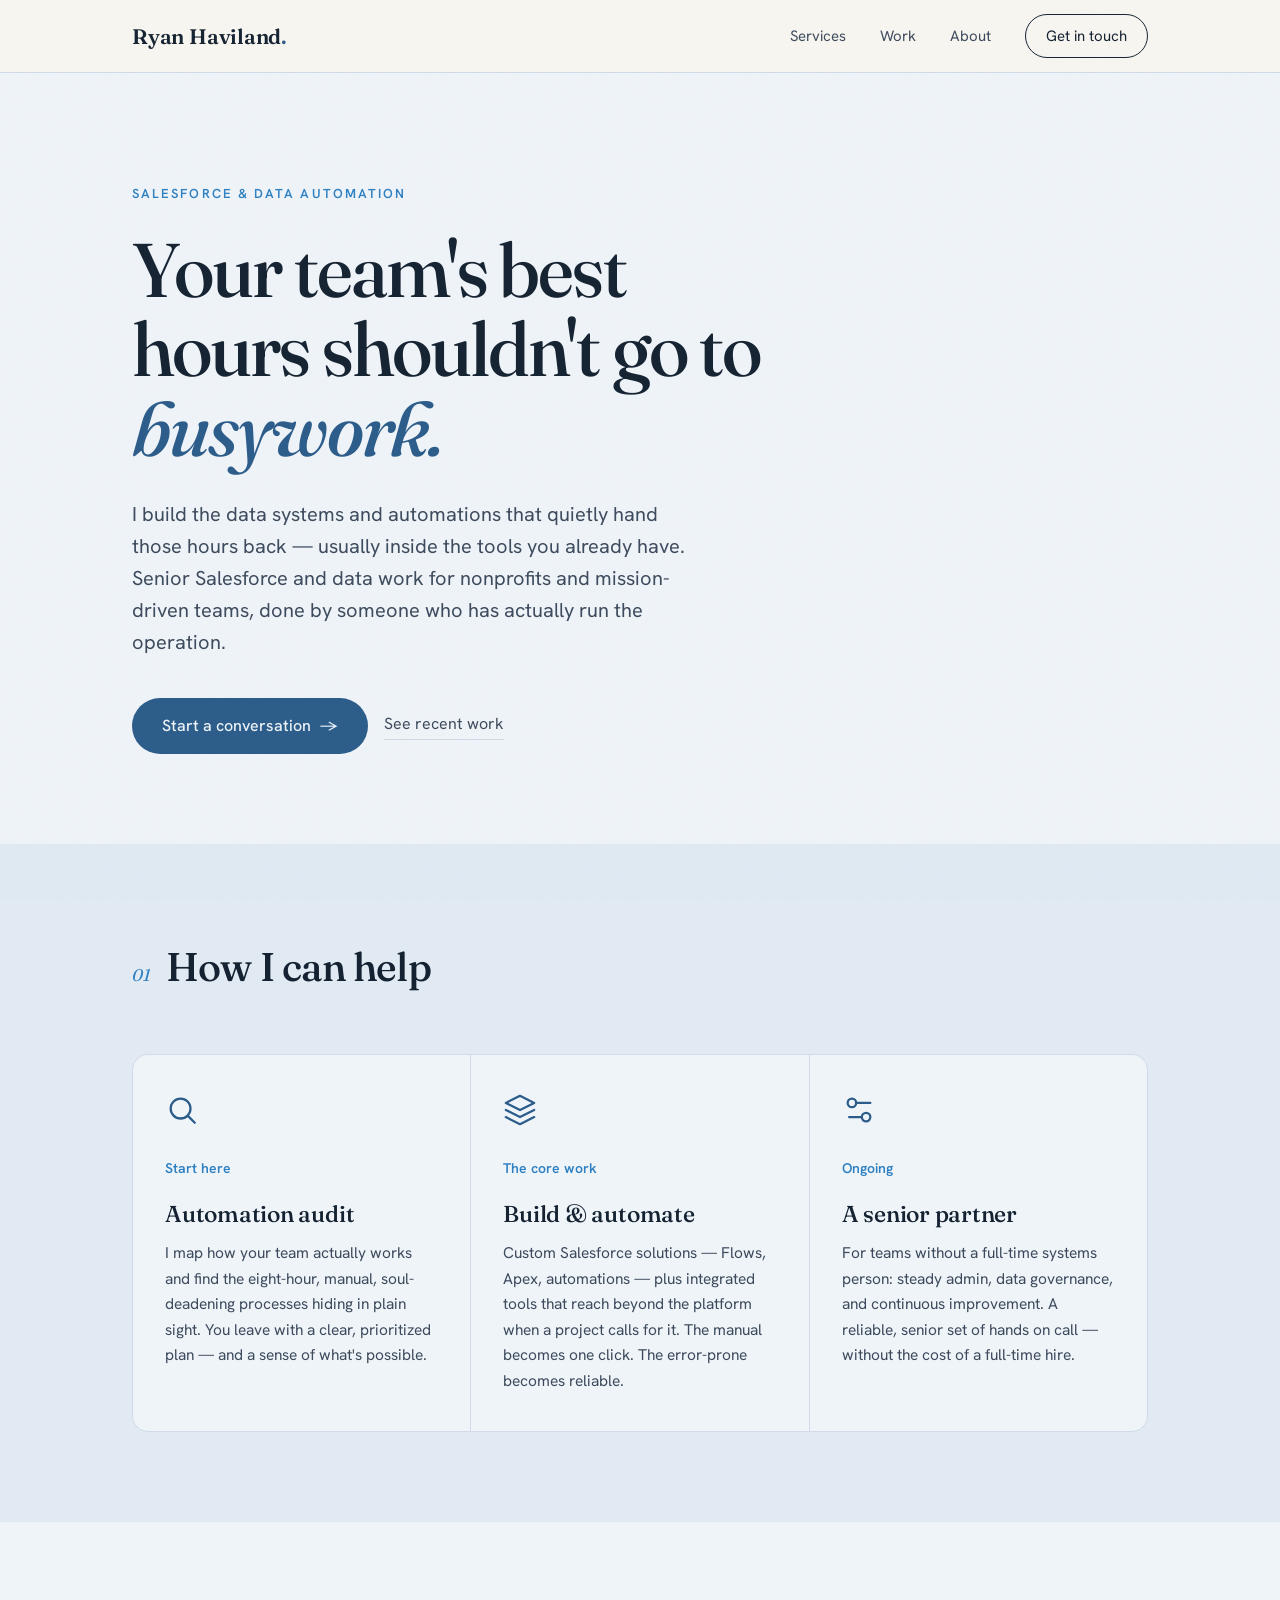
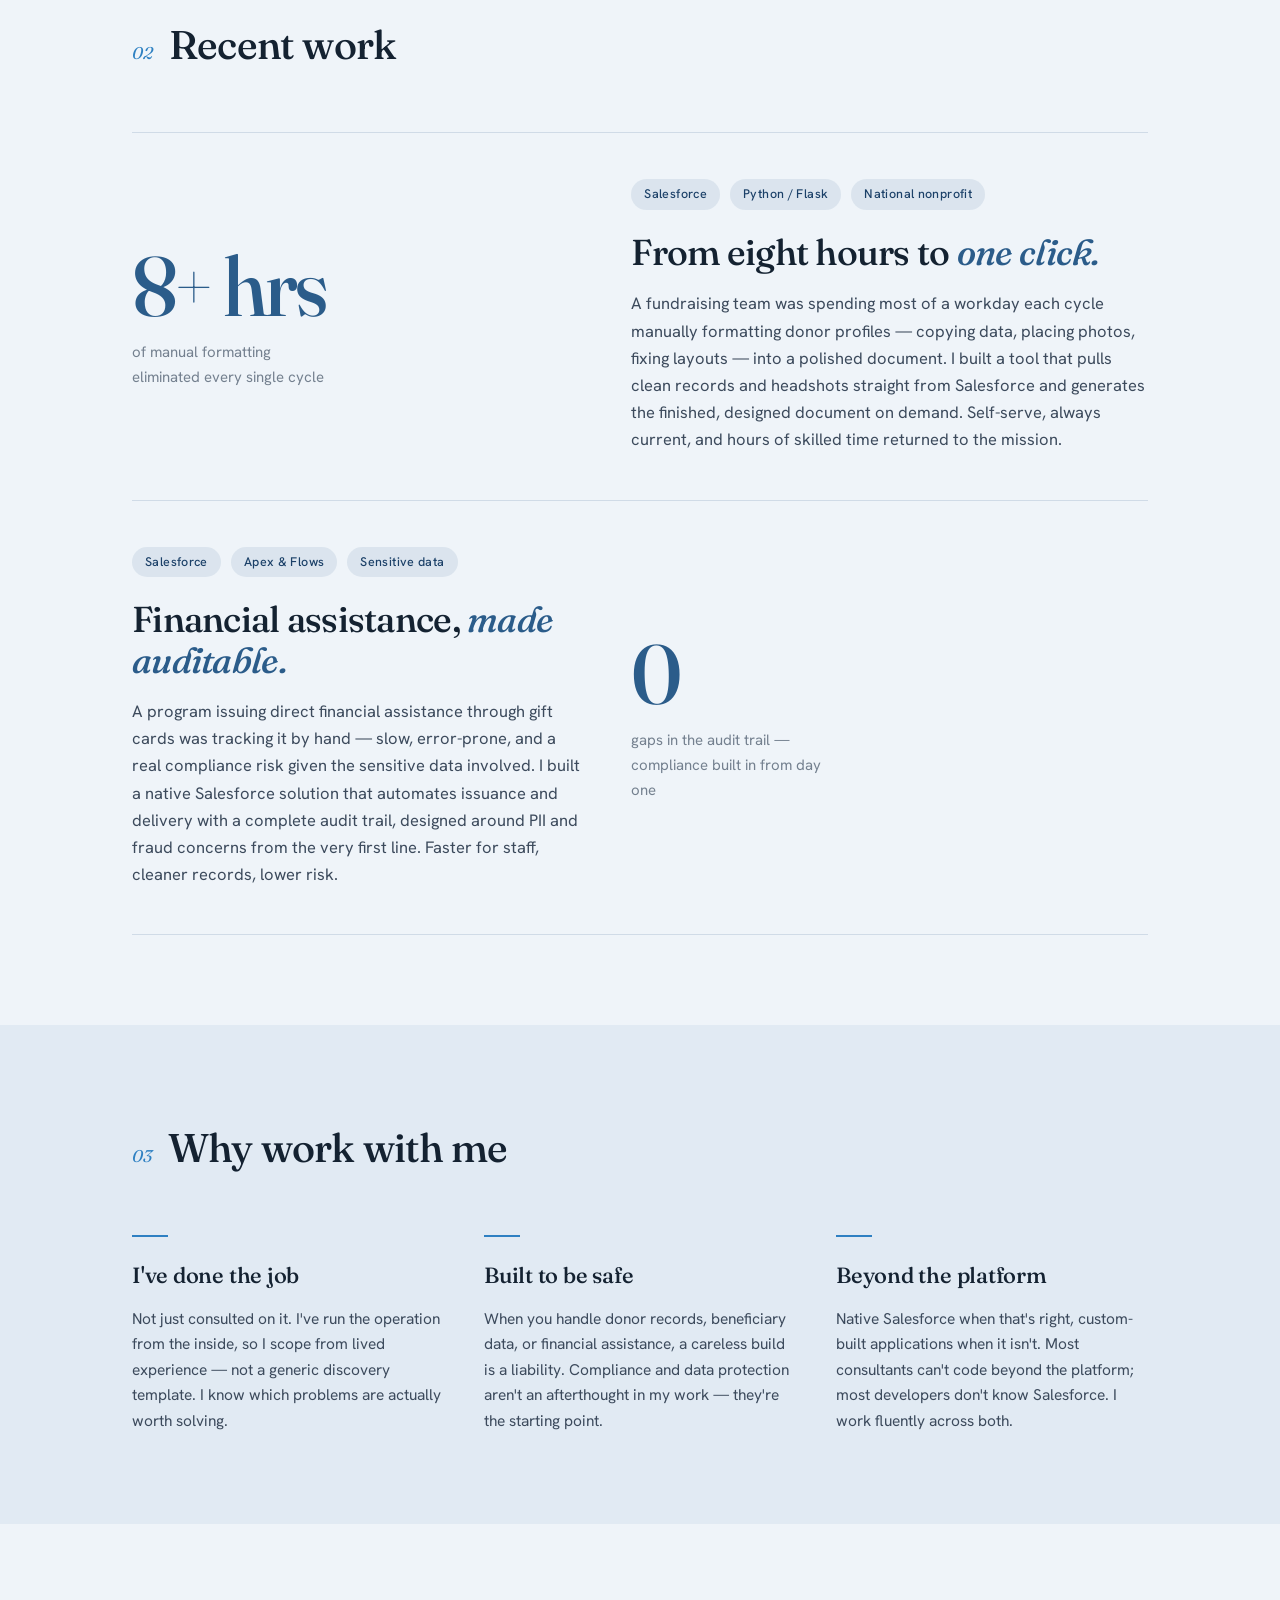
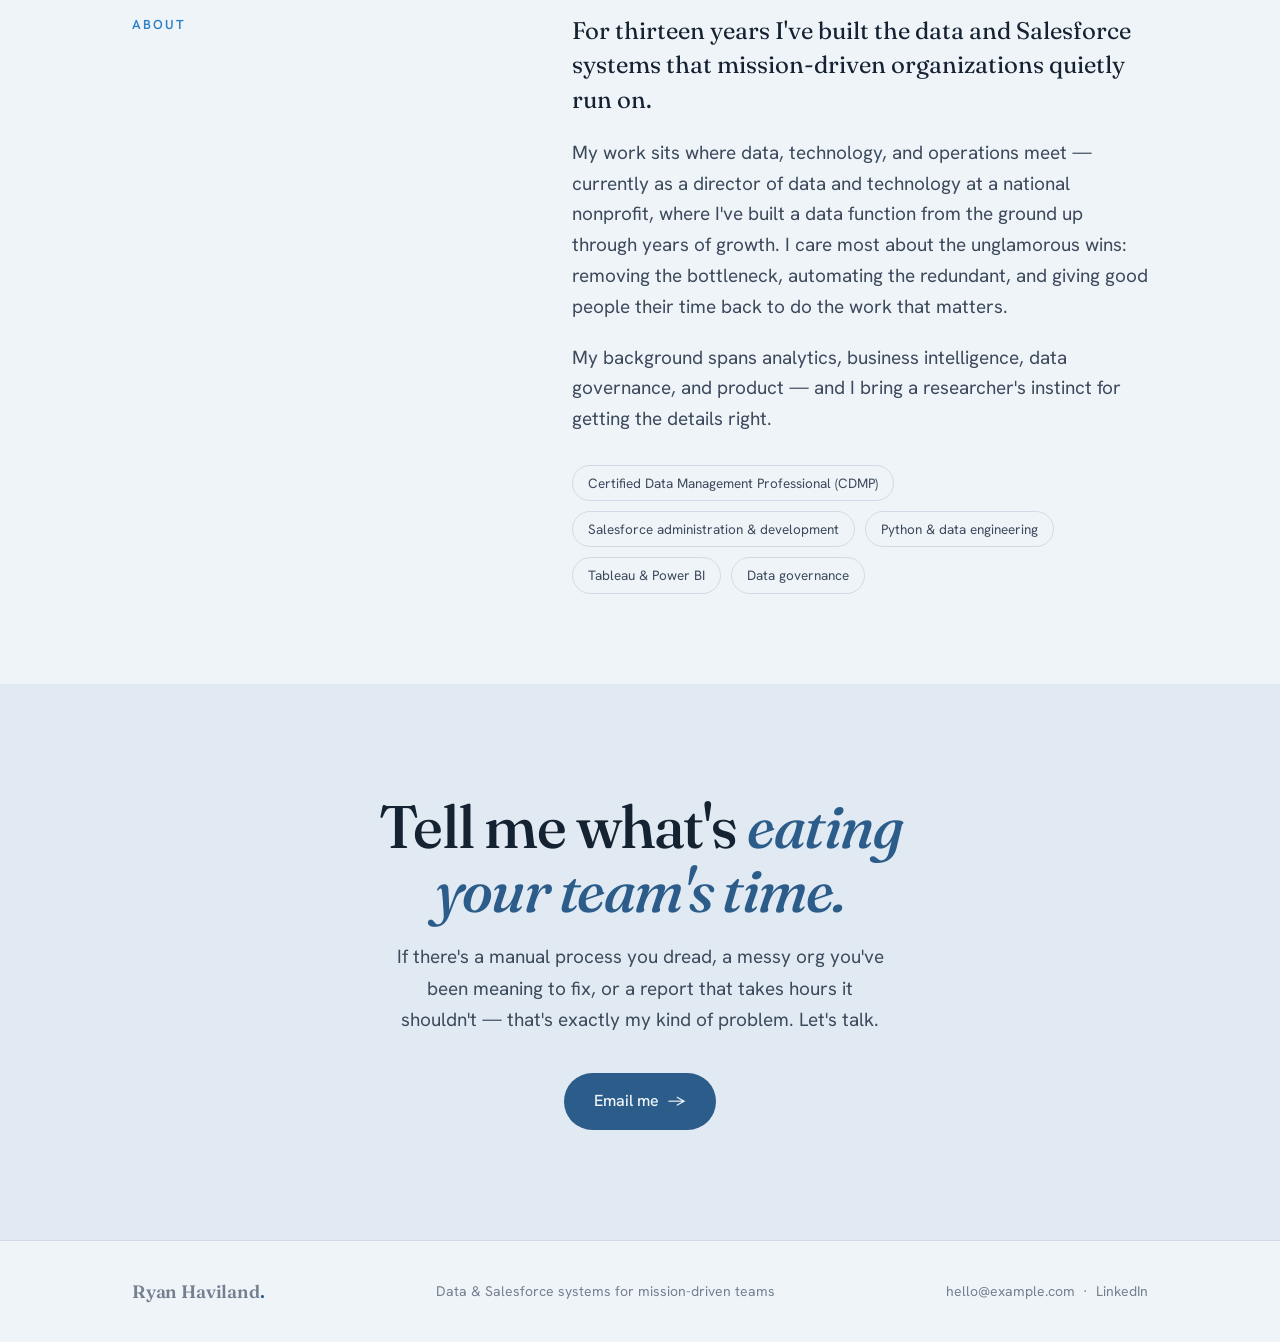
==== index.html @ 3efe3014 "Set up consulting site and GitHub Pages deployment" ====
<!DOCTYPE html>
<html lang="en">
<head>
<meta charset="UTF-8" />
<meta name="viewport" content="width=device-width, initial-scale=1.0" />
<title>Ryan Haviland — Data & Salesforce systems for mission-driven teams</title>
<link rel="preconnect" href="https://fonts.googleapis.com" />
<link rel="preconnect" href="https://fonts.gstatic.com" crossorigin />
<link href="https://fonts.googleapis.com/css2?family=Fraunces:ital,opsz,wght@0,9..144,400;0,9..144,500;0,9..144,600;1,9..144,400&family=Hanken+Grotesk:wght@400;500;600&display=swap" rel="stylesheet" />
<style>
  :root {
    --cream: #EFF4F9;
    --cream-2: #E1EAF3;
    --ink: #142231;
    --ink-soft: #3C4A5C;
    --ink-faint: #74808F;
    --evergreen: #2B5C8A;
    --evergreen-deep: #1B4068;
    --clay: #2E80C2;
    --line: #D0DBE7;
    --display: "Fraunces", Georgia, serif;
    --body: "Hanken Grotesk", -apple-system, sans-serif;
  }

  * { margin: 0; padding: 0; box-sizing: border-box; }

  html { scroll-behavior: smooth; }

  body {
    background: var(--cream);
    color: var(--ink);
    font-family: var(--body);
    font-size: 17px;
    line-height: 1.65;
    -webkit-font-smoothing: antialiased;
    overflow-x: hidden;
  }

  body::before {
    content: "";
    position: fixed;
    inset: 0;
    pointer-events: none;
    z-index: 9999;
    opacity: 0.035;
    background-image: url("data:image/svg+xml,%3Csvg xmlns='http://www.w3.org/2000/svg' width='160' height='160'%3E%3Cfilter id='n'%3E%3CfeTurbulence type='fractalNoise' baseFrequency='0.9' numOctaves='3'/%3E%3C/filter%3E%3Crect width='100%25' height='100%25' filter='url(%23n)'/%3E%3C/svg%3E");
  }

  .wrap { max-width: 1080px; margin: 0 auto; padding: 0 32px; }

  a { color: inherit; text-decoration: none; }

  /* NAV */
  header {
    position: sticky; top: 0; z-index: 100;
    background: rgba(251,247,240,0.82);
    backdrop-filter: blur(10px);
    border-bottom: 1px solid var(--line);
  }
  nav { display: flex; align-items: center; justify-content: space-between; height: 72px; }
  .mark { font-family: var(--display); font-weight: 600; font-size: 21px; letter-spacing: -0.01em; }
  .mark span { color: var(--evergreen); }
  .nav-links { display: flex; gap: 34px; align-items: center; }
  .nav-links a { font-size: 15px; color: var(--ink-soft); transition: color .2s; }
  .nav-links a:hover { color: var(--evergreen); }
  .nav-cta {
    border: 1px solid var(--ink); border-radius: 100px;
    padding: 9px 20px !important; color: var(--ink) !important;
    transition: all .2s;
  }
  .nav-cta:hover { background: var(--ink); color: var(--cream) !important; }
  @media (max-width: 720px) { .nav-links a:not(.nav-cta) { display: none; } }

  /* HERO */
  .hero { padding: 110px 0 90px; }
  .eyebrow {
    font-size: 13px; letter-spacing: 0.16em; text-transform: uppercase;
    color: var(--clay); font-weight: 600; margin-bottom: 26px;
  }
  .hero h1 {
    font-family: var(--display); font-weight: 500;
    font-size: clamp(40px, 6.5vw, 76px); line-height: 1.04;
    letter-spacing: -0.025em; max-width: 14ch;
  }
  .hero h1 em { font-style: italic; color: var(--evergreen); }
  .hero p.lede {
    margin-top: 30px; max-width: 52ch; font-size: 20px;
    line-height: 1.6; color: var(--ink-soft);
  }
  .hero-actions { margin-top: 40px; display: flex; gap: 16px; flex-wrap: wrap; align-items: center; }
  .btn-primary {
    background: var(--evergreen); color: var(--cream);
    padding: 15px 30px; border-radius: 100px; font-weight: 500; font-size: 16px;
    transition: all .25s; display: inline-flex; align-items: center; gap: 9px;
  }
  .btn-primary:hover { background: var(--evergreen-deep); transform: translateY(-2px); }
  .btn-primary span { transition: transform .25s; }
  .btn-primary:hover span { transform: translateX(4px); }
  .btn-text { font-size: 16px; color: var(--ink-soft); border-bottom: 1px solid var(--line); padding-bottom: 2px; transition: border-color .2s, color .2s; }
  .btn-text:hover { color: var(--ink); border-color: var(--ink); }

  /* reveal animation */
  .reveal { opacity: 0; transform: translateY(22px); transition: opacity .8s cubic-bezier(.2,.7,.3,1), transform .8s cubic-bezier(.2,.7,.3,1); }
  .reveal.in { opacity: 1; transform: none; }
  .hero .reveal:nth-child(1){transition-delay:.05s}
  .hero .reveal:nth-child(2){transition-delay:.16s}
  .hero .reveal:nth-child(3){transition-delay:.27s}
  .hero .reveal:nth-child(4){transition-delay:.38s}

  /* SECTION SCAFFOLD */
  section { padding: 90px 0; }
  .sec-head { display: flex; align-items: baseline; gap: 16px; margin-bottom: 54px; }
  .sec-num { font-family: var(--display); font-style: italic; font-size: 17px; color: var(--clay); }
  .sec-title { font-family: var(--display); font-weight: 500; font-size: clamp(28px, 4vw, 40px); letter-spacing: -0.02em; }

  .band { background: var(--cream-2); }

  /* SERVICES */
  .services { display: grid; grid-template-columns: repeat(3, 1fr); gap: 1px; background: var(--line); border: 1px solid var(--line); border-radius: 16px; overflow: hidden; }
  .svc { background: var(--cream); padding: 38px 32px; transition: background .3s; }
  .svc:hover { background: #fff; }
  .svc .ico { width: 34px; height: 34px; color: var(--evergreen); margin-bottom: 22px; }
  .svc h3 { font-family: var(--display); font-weight: 500; font-size: 23px; letter-spacing: -0.01em; margin-bottom: 6px; }
  .svc .tag { font-size: 14px; color: var(--clay); font-weight: 600; margin-bottom: 16px; display: block; }
  .svc p { font-size: 15.5px; color: var(--ink-soft); }
  @media (max-width: 820px) { .services { grid-template-columns: 1fr; } }

  /* WORK / CASE STUDIES */
  .case {
    display: grid; grid-template-columns: 1fr 1.15fr; gap: 50px;
    align-items: center; padding: 46px 0; border-top: 1px solid var(--line);
  }
  .case:last-child { border-bottom: 1px solid var(--line); }
  .case-meta { display: flex; gap: 10px; flex-wrap: wrap; margin-bottom: 22px; }
  .pill { font-size: 12.5px; font-weight: 500; letter-spacing: 0.03em; color: var(--evergreen-deep); background: rgba(43,92,138,0.10); padding: 5px 13px; border-radius: 100px; }
  .case h3 { font-family: var(--display); font-weight: 500; font-size: clamp(26px, 3.4vw, 36px); letter-spacing: -0.02em; line-height: 1.12; margin-bottom: 18px; }
  .case h3 em { font-style: italic; color: var(--evergreen); }
  .case p { color: var(--ink-soft); font-size: 16.5px; }
  .stat { font-family: var(--display); }
  .stat .big { display: block; font-size: clamp(54px, 8vw, 84px); font-weight: 500; line-height: 1; letter-spacing: -0.03em; color: var(--evergreen); }
  .stat .lbl { font-family: var(--body); font-size: 15px; color: var(--ink-faint); margin-top: 12px; display: block; max-width: 26ch; }
  .case.flip .stat { order: 2; }
  @media (max-width: 820px) { .case, .case.flip .stat { grid-template-columns: 1fr; order: 0; } .stat { order: -1 !important; } }

  /* WHY */
  .why-grid { display: grid; grid-template-columns: repeat(3, 1fr); gap: 40px; }
  .why h3 { font-family: var(--display); font-weight: 500; font-size: 22px; margin-bottom: 12px; letter-spacing: -0.01em; }
  .why .rule { width: 36px; height: 2px; background: var(--clay); margin-bottom: 20px; }
  .why p { font-size: 15.5px; color: var(--ink-soft); }
  @media (max-width: 820px) { .why-grid { grid-template-columns: 1fr; gap: 32px; } }

  /* ABOUT */
  .about-grid { display: grid; grid-template-columns: 1fr 1.5fr; gap: 56px; align-items: start; }
  .about-grid .label { font-size: 13px; letter-spacing: 0.16em; text-transform: uppercase; color: var(--clay); font-weight: 600; }
  .about-grid p { font-size: 19px; line-height: 1.62; color: var(--ink-soft); }
  .about-grid p + p { margin-top: 20px; }
  .about-grid .lead-line { font-family: var(--display); font-size: 24px; font-weight: 400; color: var(--ink); line-height: 1.45; }
  .creds { margin-top: 30px; display: flex; flex-wrap: wrap; gap: 10px; }
  .cred { font-size: 13.5px; color: var(--ink-soft); border: 1px solid var(--line); border-radius: 100px; padding: 6px 15px; }
  @media (max-width: 820px) { .about-grid { grid-template-columns: 1fr; gap: 28px; } }

  /* CONTACT */
  .contact { text-align: center; padding: 110px 0; }
  .contact h2 { font-family: var(--display); font-weight: 500; font-size: clamp(34px, 5.5vw, 60px); letter-spacing: -0.025em; line-height: 1.08; max-width: 16ch; margin: 0 auto 18px; }
  .contact h2 em { font-style: italic; color: var(--evergreen); }
  .contact p { color: var(--ink-soft); font-size: 19px; max-width: 46ch; margin: 0 auto 38px; }

  /* FOOTER */
  footer { border-top: 1px solid var(--line); padding: 36px 0; }
  .foot { display: flex; justify-content: space-between; align-items: center; flex-wrap: wrap; gap: 16px; font-size: 14px; color: var(--ink-faint); }
  .foot a:hover { color: var(--evergreen); }
</style>
</head>
<body>

<header>
  <div class="wrap">
    <nav>
      <a href="#top" class="mark">Ryan Haviland<span>.</span></a>
      <div class="nav-links">
        <a href="#services">Services</a>
        <a href="#work">Work</a>
        <a href="#about">About</a>
        <a href="#contact" class="nav-cta">Get in touch</a>
      </div>
    </nav>
  </div>
</header>

<main id="top">

  <!-- HERO -->
  <section class="hero">
    <div class="wrap">
      <p class="eyebrow reveal">Salesforce &amp; data automation</p>
      <h1 class="reveal">Your team's best hours shouldn't go to <em>busywork.</em></h1>
      <p class="lede reveal">I build the data systems and automations that quietly hand those hours back — usually inside the tools you already have. Senior Salesforce and data work for nonprofits and mission-driven teams, done by someone who has actually run the operation.</p>
      <div class="hero-actions reveal">
        <a href="#contact" class="btn-primary">Start a conversation <span>&rarr;</span></a>
        <a href="#work" class="btn-text">See recent work</a>
      </div>
    </div>
  </section>

  <!-- SERVICES -->
  <section id="services" class="band">
    <div class="wrap">
      <div class="sec-head reveal">
        <span class="sec-num">01</span>
        <h2 class="sec-title">How I can help</h2>
      </div>
      <div class="services reveal">
        <div class="svc">
          <svg class="ico" viewBox="0 0 24 24" fill="none" stroke="currentColor" stroke-width="1.6" stroke-linecap="round" stroke-linejoin="round"><circle cx="11" cy="11" r="7"/><path d="m21 21-4.3-4.3"/></svg>
          <span class="tag">Start here</span>
          <h3>Automation audit</h3>
          <p>I map how your team actually works and find the eight-hour, manual, soul-deadening processes hiding in plain sight. You leave with a clear, prioritized plan — and a sense of what's possible.</p>
        </div>
        <div class="svc">
          <svg class="ico" viewBox="0 0 24 24" fill="none" stroke="currentColor" stroke-width="1.6" stroke-linecap="round" stroke-linejoin="round"><path d="M12 2 2 7l10 5 10-5-10-5Z"/><path d="m2 17 10 5 10-5"/><path d="m2 12 10 5 10-5"/></svg>
          <span class="tag">The core work</span>
          <h3>Build &amp; automate</h3>
          <p>Custom Salesforce solutions — Flows, Apex, automations — plus integrated tools that reach beyond the platform when a project calls for it. The manual becomes one click. The error-prone becomes reliable.</p>
        </div>
        <div class="svc">
          <svg class="ico" viewBox="0 0 24 24" fill="none" stroke="currentColor" stroke-width="1.6" stroke-linecap="round" stroke-linejoin="round"><path d="M20 7h-9"/><path d="M14 17H5"/><circle cx="17" cy="17" r="3"/><circle cx="7" cy="7" r="3"/></svg>
          <span class="tag">Ongoing</span>
          <h3>A senior partner</h3>
          <p>For teams without a full-time systems person: steady admin, data governance, and continuous improvement. A reliable, senior set of hands on call — without the cost of a full-time hire.</p>
        </div>
      </div>
    </div>
  </section>

  <!-- WORK -->
  <section id="work">
    <div class="wrap">
      <div class="sec-head reveal">
        <span class="sec-num">02</span>
        <h2 class="sec-title">Recent work</h2>
      </div>

      <div class="case reveal">
        <div class="stat">
          <span class="big">8+ hrs</span>
          <span class="lbl">of manual formatting eliminated every single cycle</span>
        </div>
        <div class="case-body">
          <div class="case-meta">
            <span class="pill">Salesforce</span>
            <span class="pill">Python / Flask</span>
            <span class="pill">National nonprofit</span>
          </div>
          <h3>From eight hours to <em>one click.</em></h3>
          <p>A fundraising team was spending most of a workday each cycle manually formatting donor profiles — copying data, placing photos, fixing layouts — into a polished document. I built a tool that pulls clean records and headshots straight from Salesforce and generates the finished, designed document on demand. Self-serve, always current, and hours of skilled time returned to the mission.</p>
        </div>
      </div>

      <div class="case flip reveal">
        <div class="stat">
          <span class="big">0</span>
          <span class="lbl">gaps in the audit trail — compliance built in from day one</span>
        </div>
        <div class="case-body">
          <div class="case-meta">
            <span class="pill">Salesforce</span>
            <span class="pill">Apex &amp; Flows</span>
            <span class="pill">Sensitive data</span>
          </div>
          <h3>Financial assistance, <em>made auditable.</em></h3>
          <p>A program issuing direct financial assistance through gift cards was tracking it by hand — slow, error-prone, and a real compliance risk given the sensitive data involved. I built a native Salesforce solution that automates issuance and delivery with a complete audit trail, designed around PII and fraud concerns from the very first line. Faster for staff, cleaner records, lower risk.</p>
        </div>
      </div>
    </div>
  </section>

  <!-- WHY -->
  <section id="why" class="band">
    <div class="wrap">
      <div class="sec-head reveal">
        <span class="sec-num">03</span>
        <h2 class="sec-title">Why work with me</h2>
      </div>
      <div class="why-grid">
        <div class="why reveal">
          <div class="rule"></div>
          <h3>I've done the job</h3>
          <p>Not just consulted on it. I've run the operation from the inside, so I scope from lived experience — not a generic discovery template. I know which problems are actually worth solving.</p>
        </div>
        <div class="why reveal">
          <div class="rule"></div>
          <h3>Built to be safe</h3>
          <p>When you handle donor records, beneficiary data, or financial assistance, a careless build is a liability. Compliance and data protection aren't an afterthought in my work — they're the starting point.</p>
        </div>
        <div class="why reveal">
          <div class="rule"></div>
          <h3>Beyond the platform</h3>
          <p>Native Salesforce when that's right, custom-built applications when it isn't. Most consultants can't code beyond the platform; most developers don't know Salesforce. I work fluently across both.</p>
        </div>
      </div>
    </div>
  </section>

  <!-- ABOUT -->
  <section id="about">
    <div class="wrap">
      <div class="about-grid">
        <div class="reveal">
          <p class="label">About</p>
        </div>
        <div class="reveal">
          <p class="lead-line">For thirteen years I've built the data and Salesforce systems that mission-driven organizations quietly run on.</p>
          <p>My work sits where data, technology, and operations meet — currently as a director of data and technology at a national nonprofit, where I've built a data function from the ground up through years of growth. I care most about the unglamorous wins: removing the bottleneck, automating the redundant, and giving good people their time back to do the work that matters.</p>
          <p>My background spans analytics, business intelligence, data governance, and product — and I bring a researcher's instinct for getting the details right.</p>
          <div class="creds">
            <span class="cred">Certified Data Management Professional (CDMP)</span>
            <span class="cred">Salesforce administration &amp; development</span>
            <span class="cred">Python &amp; data engineering</span>
            <span class="cred">Tableau &amp; Power BI</span>
            <span class="cred">Data governance</span>
          </div>
        </div>
      </div>
    </div>
  </section>

  <!-- CONTACT -->
  <section id="contact" class="contact band">
    <div class="wrap">
      <h2 class="reveal">Tell me what's <em>eating your team's time.</em></h2>
      <p class="reveal">If there's a manual process you dread, a messy org you've been meaning to fix, or a report that takes hours it shouldn't — that's exactly my kind of problem. Let's talk.</p>
      <div class="reveal">
        <a href="mailto:hello@example.com" class="btn-primary">Email me <span>&rarr;</span></a>
      </div>
    </div>
  </section>

</main>

<footer>
  <div class="wrap">
    <div class="foot">
      <span class="mark" style="font-size:18px;">Ryan Haviland<span>.</span></span>
      <span>Data &amp; Salesforce systems for mission-driven teams</span>
      <span><a href="mailto:hello@example.com">hello@example.com</a> &nbsp;·&nbsp; <a href="https://www.linkedin.com">LinkedIn</a></span>
    </div>
  </div>
</footer>

<script>
  const io = new IntersectionObserver((entries) => {
    entries.forEach((e) => {
      if (e.isIntersecting) { e.target.classList.add('in'); io.unobserve(e.target); }
    });
  }, { threshold: 0.12 });
  document.querySelectorAll('.reveal').forEach((el) => io.observe(el));
  // hero reveals on load
  window.addEventListener('load', () => {
    document.querySelectorAll('.hero .reveal').forEach((el) => el.classList.add('in'));
  });
</script>

</body>
</html>
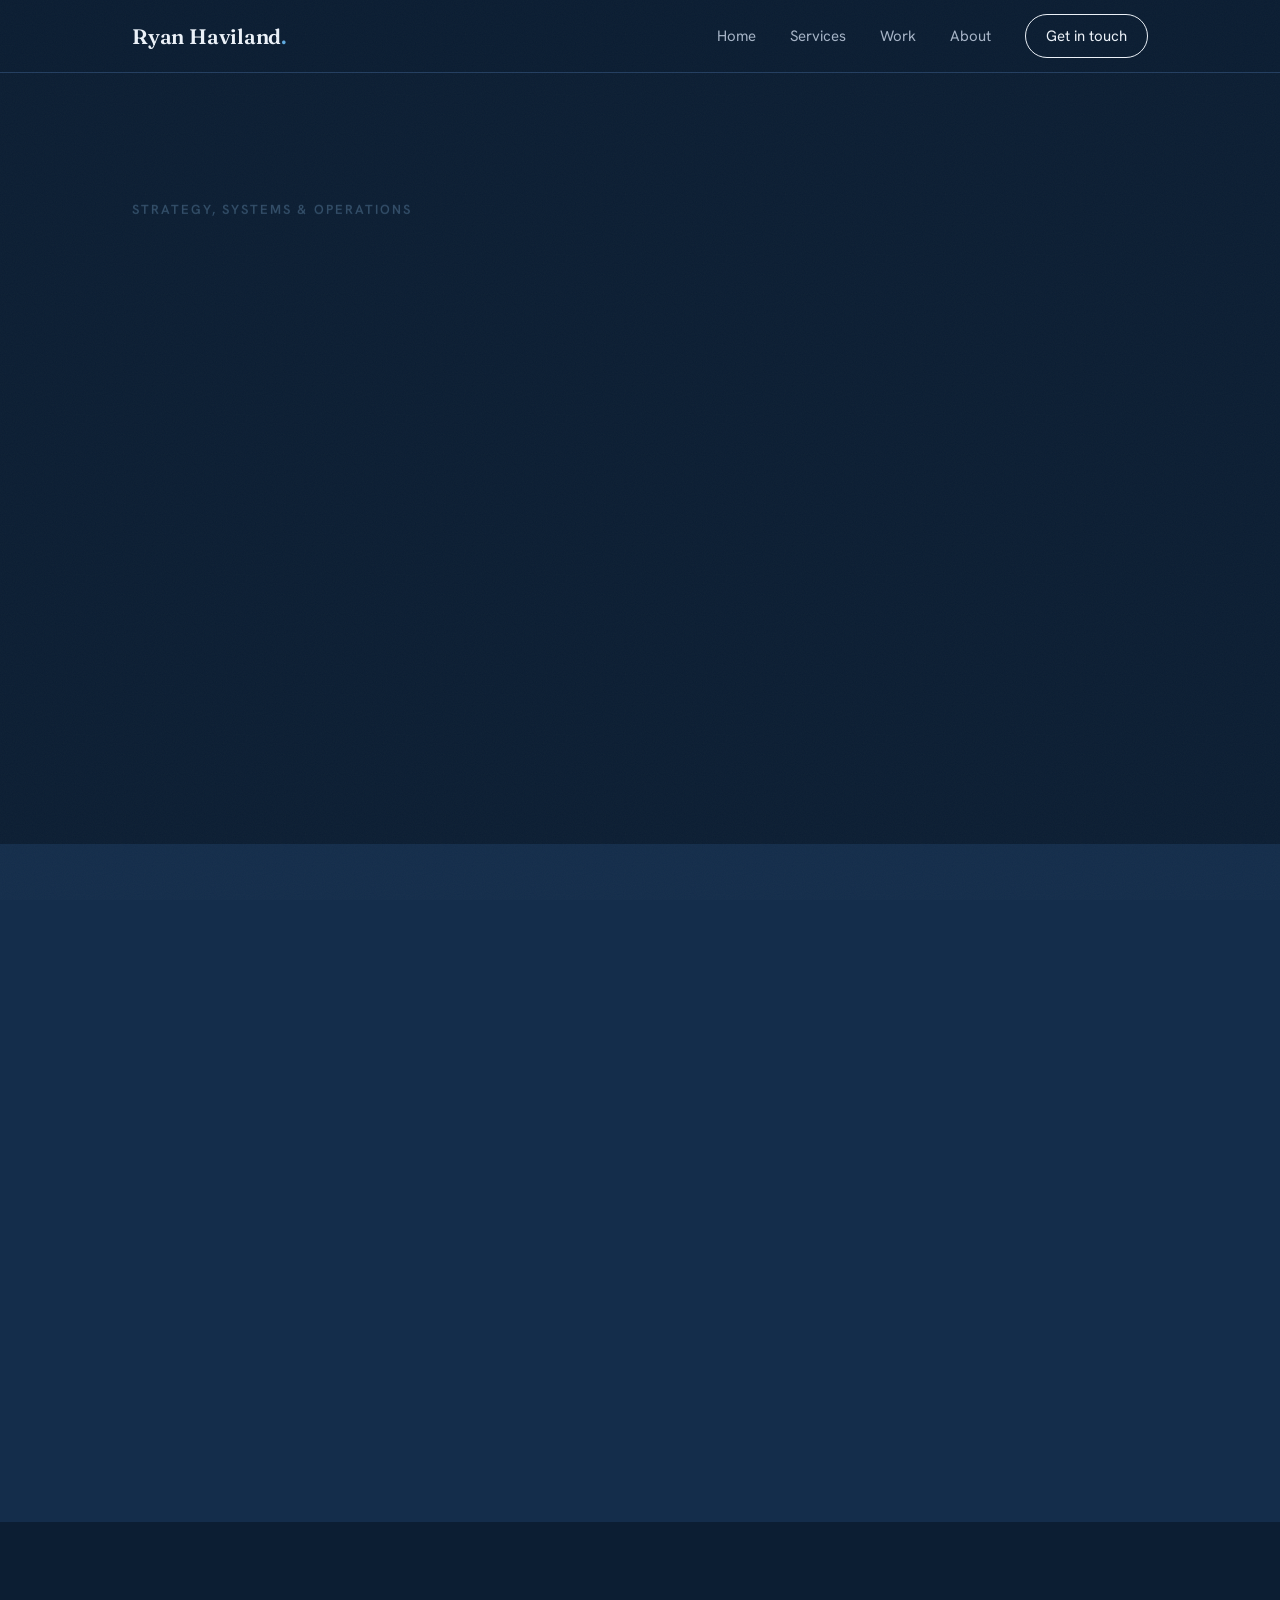
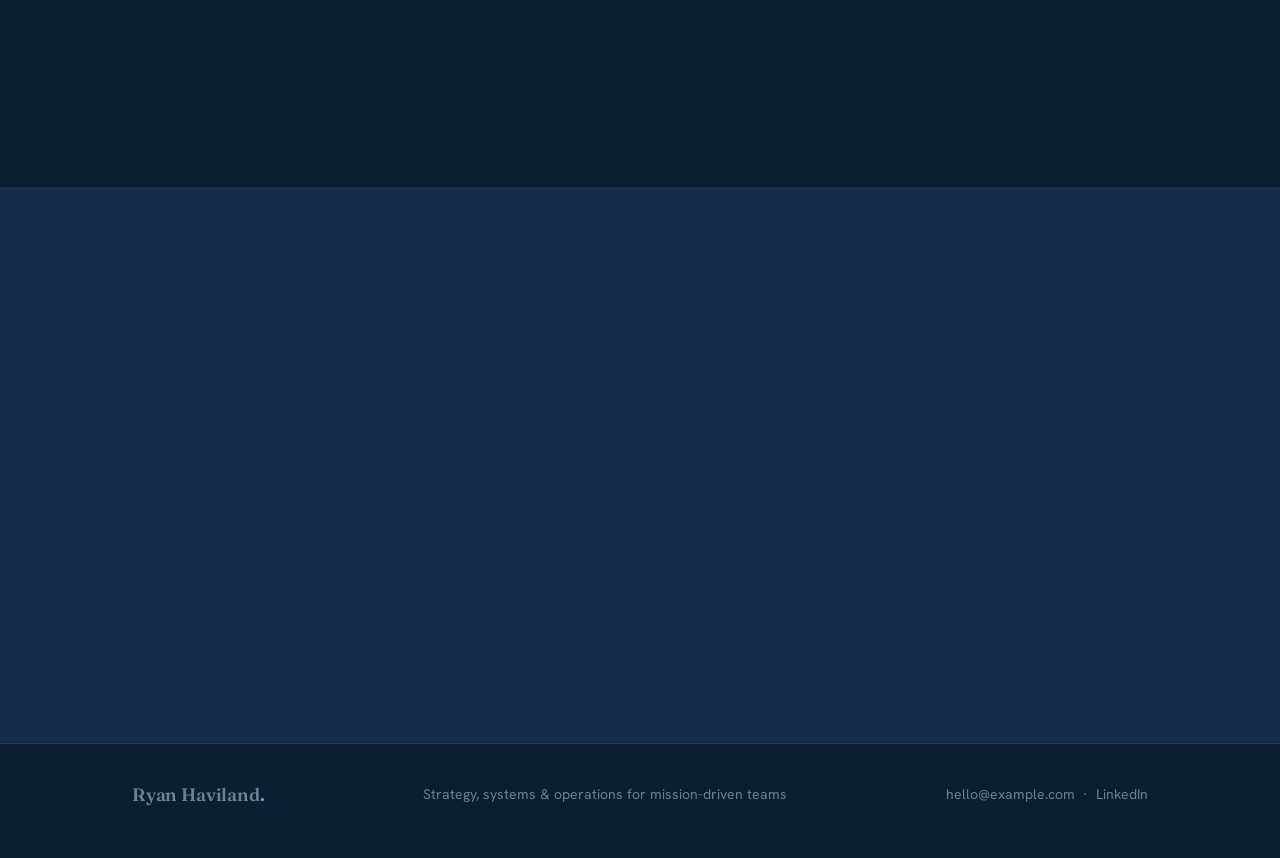
==== commit 434564a1: "Prepare consulting site for GitHub Pages" ====
--- a/index.html
+++ b/index.html
@@ -3,362 +3,11 @@
 <head>
 <meta charset="UTF-8" />
 <meta name="viewport" content="width=device-width, initial-scale=1.0" />
-<title>Ryan Haviland — Data & Salesforce systems for mission-driven teams</title>
-<link rel="preconnect" href="https://fonts.googleapis.com" />
-<link rel="preconnect" href="https://fonts.gstatic.com" crossorigin />
-<link href="https://fonts.googleapis.com/css2?family=Fraunces:ital,opsz,wght@0,9..144,400;0,9..144,500;0,9..144,600;1,9..144,400&family=Hanken+Grotesk:wght@400;500;600&display=swap" rel="stylesheet" />
-<style>
-  :root {
-    --cream: #EFF4F9;
-    --cream-2: #E1EAF3;
-    --ink: #142231;
-    --ink-soft: #3C4A5C;
-    --ink-faint: #74808F;
-    --evergreen: #2B5C8A;
-    --evergreen-deep: #1B4068;
-    --clay: #2E80C2;
-    --line: #D0DBE7;
-    --display: "Fraunces", Georgia, serif;
-    --body: "Hanken Grotesk", -apple-system, sans-serif;
-  }
-
-  * { margin: 0; padding: 0; box-sizing: border-box; }
-
-  html { scroll-behavior: smooth; }
-
-  body {
-    background: var(--cream);
-    color: var(--ink);
-    font-family: var(--body);
-    font-size: 17px;
-    line-height: 1.65;
-    -webkit-font-smoothing: antialiased;
-    overflow-x: hidden;
-  }
-
-  body::before {
-    content: "";
-    position: fixed;
-    inset: 0;
-    pointer-events: none;
-    z-index: 9999;
-    opacity: 0.035;
-    background-image: url("data:image/svg+xml,%3Csvg xmlns='http://www.w3.org/2000/svg' width='160' height='160'%3E%3Cfilter id='n'%3E%3CfeTurbulence type='fractalNoise' baseFrequency='0.9' numOctaves='3'/%3E%3C/filter%3E%3Crect width='100%25' height='100%25' filter='url(%23n)'/%3E%3C/svg%3E");
-  }
-
-  .wrap { max-width: 1080px; margin: 0 auto; padding: 0 32px; }
-
-  a { color: inherit; text-decoration: none; }
-
-  /* NAV */
-  header {
-    position: sticky; top: 0; z-index: 100;
-    background: rgba(251,247,240,0.82);
-    backdrop-filter: blur(10px);
-    border-bottom: 1px solid var(--line);
-  }
-  nav { display: flex; align-items: center; justify-content: space-between; height: 72px; }
-  .mark { font-family: var(--display); font-weight: 600; font-size: 21px; letter-spacing: -0.01em; }
-  .mark span { color: var(--evergreen); }
-  .nav-links { display: flex; gap: 34px; align-items: center; }
-  .nav-links a { font-size: 15px; color: var(--ink-soft); transition: color .2s; }
-  .nav-links a:hover { color: var(--evergreen); }
-  .nav-cta {
-    border: 1px solid var(--ink); border-radius: 100px;
-    padding: 9px 20px !important; color: var(--ink) !important;
-    transition: all .2s;
-  }
-  .nav-cta:hover { background: var(--ink); color: var(--cream) !important; }
-  @media (max-width: 720px) { .nav-links a:not(.nav-cta) { display: none; } }
-
-  /* HERO */
-  .hero { padding: 110px 0 90px; }
-  .eyebrow {
-    font-size: 13px; letter-spacing: 0.16em; text-transform: uppercase;
-    color: var(--clay); font-weight: 600; margin-bottom: 26px;
-  }
-  .hero h1 {
-    font-family: var(--display); font-weight: 500;
-    font-size: clamp(40px, 6.5vw, 76px); line-height: 1.04;
-    letter-spacing: -0.025em; max-width: 14ch;
-  }
-  .hero h1 em { font-style: italic; color: var(--evergreen); }
-  .hero p.lede {
-    margin-top: 30px; max-width: 52ch; font-size: 20px;
-    line-height: 1.6; color: var(--ink-soft);
-  }
-  .hero-actions { margin-top: 40px; display: flex; gap: 16px; flex-wrap: wrap; align-items: center; }
-  .btn-primary {
-    background: var(--evergreen); color: var(--cream);
-    padding: 15px 30px; border-radius: 100px; font-weight: 500; font-size: 16px;
-    transition: all .25s; display: inline-flex; align-items: center; gap: 9px;
-  }
-  .btn-primary:hover { background: var(--evergreen-deep); transform: translateY(-2px); }
-  .btn-primary span { transition: transform .25s; }
-  .btn-primary:hover span { transform: translateX(4px); }
-  .btn-text { font-size: 16px; color: var(--ink-soft); border-bottom: 1px solid var(--line); padding-bottom: 2px; transition: border-color .2s, color .2s; }
-  .btn-text:hover { color: var(--ink); border-color: var(--ink); }
-
-  /* reveal animation */
-  .reveal { opacity: 0; transform: translateY(22px); transition: opacity .8s cubic-bezier(.2,.7,.3,1), transform .8s cubic-bezier(.2,.7,.3,1); }
-  .reveal.in { opacity: 1; transform: none; }
-  .hero .reveal:nth-child(1){transition-delay:.05s}
-  .hero .reveal:nth-child(2){transition-delay:.16s}
-  .hero .reveal:nth-child(3){transition-delay:.27s}
-  .hero .reveal:nth-child(4){transition-delay:.38s}
-
-  /* SECTION SCAFFOLD */
-  section { padding: 90px 0; }
-  .sec-head { display: flex; align-items: baseline; gap: 16px; margin-bottom: 54px; }
-  .sec-num { font-family: var(--display); font-style: italic; font-size: 17px; color: var(--clay); }
-  .sec-title { font-family: var(--display); font-weight: 500; font-size: clamp(28px, 4vw, 40px); letter-spacing: -0.02em; }
-
-  .band { background: var(--cream-2); }
-
-  /* SERVICES */
-  .services { display: grid; grid-template-columns: repeat(3, 1fr); gap: 1px; background: var(--line); border: 1px solid var(--line); border-radius: 16px; overflow: hidden; }
-  .svc { background: var(--cream); padding: 38px 32px; transition: background .3s; }
-  .svc:hover { background: #fff; }
-  .svc .ico { width: 34px; height: 34px; color: var(--evergreen); margin-bottom: 22px; }
-  .svc h3 { font-family: var(--display); font-weight: 500; font-size: 23px; letter-spacing: -0.01em; margin-bottom: 6px; }
-  .svc .tag { font-size: 14px; color: var(--clay); font-weight: 600; margin-bottom: 16px; display: block; }
-  .svc p { font-size: 15.5px; color: var(--ink-soft); }
-  @media (max-width: 820px) { .services { grid-template-columns: 1fr; } }
-
-  /* WORK / CASE STUDIES */
-  .case {
-    display: grid; grid-template-columns: 1fr 1.15fr; gap: 50px;
-    align-items: center; padding: 46px 0; border-top: 1px solid var(--line);
-  }
-  .case:last-child { border-bottom: 1px solid var(--line); }
-  .case-meta { display: flex; gap: 10px; flex-wrap: wrap; margin-bottom: 22px; }
-  .pill { font-size: 12.5px; font-weight: 500; letter-spacing: 0.03em; color: var(--evergreen-deep); background: rgba(43,92,138,0.10); padding: 5px 13px; border-radius: 100px; }
-  .case h3 { font-family: var(--display); font-weight: 500; font-size: clamp(26px, 3.4vw, 36px); letter-spacing: -0.02em; line-height: 1.12; margin-bottom: 18px; }
-  .case h3 em { font-style: italic; color: var(--evergreen); }
-  .case p { color: var(--ink-soft); font-size: 16.5px; }
-  .stat { font-family: var(--display); }
-  .stat .big { display: block; font-size: clamp(54px, 8vw, 84px); font-weight: 500; line-height: 1; letter-spacing: -0.03em; color: var(--evergreen); }
-  .stat .lbl { font-family: var(--body); font-size: 15px; color: var(--ink-faint); margin-top: 12px; display: block; max-width: 26ch; }
-  .case.flip .stat { order: 2; }
-  @media (max-width: 820px) { .case, .case.flip .stat { grid-template-columns: 1fr; order: 0; } .stat { order: -1 !important; } }
-
-  /* WHY */
-  .why-grid { display: grid; grid-template-columns: repeat(3, 1fr); gap: 40px; }
-  .why h3 { font-family: var(--display); font-weight: 500; font-size: 22px; margin-bottom: 12px; letter-spacing: -0.01em; }
-  .why .rule { width: 36px; height: 2px; background: var(--clay); margin-bottom: 20px; }
-  .why p { font-size: 15.5px; color: var(--ink-soft); }
-  @media (max-width: 820px) { .why-grid { grid-template-columns: 1fr; gap: 32px; } }
-
-  /* ABOUT */
-  .about-grid { display: grid; grid-template-columns: 1fr 1.5fr; gap: 56px; align-items: start; }
-  .about-grid .label { font-size: 13px; letter-spacing: 0.16em; text-transform: uppercase; color: var(--clay); font-weight: 600; }
-  .about-grid p { font-size: 19px; line-height: 1.62; color: var(--ink-soft); }
-  .about-grid p + p { margin-top: 20px; }
-  .about-grid .lead-line { font-family: var(--display); font-size: 24px; font-weight: 400; color: var(--ink); line-height: 1.45; }
-  .creds { margin-top: 30px; display: flex; flex-wrap: wrap; gap: 10px; }
-  .cred { font-size: 13.5px; color: var(--ink-soft); border: 1px solid var(--line); border-radius: 100px; padding: 6px 15px; }
-  @media (max-width: 820px) { .about-grid { grid-template-columns: 1fr; gap: 28px; } }
-
-  /* CONTACT */
-  .contact { text-align: center; padding: 110px 0; }
-  .contact h2 { font-family: var(--display); font-weight: 500; font-size: clamp(34px, 5.5vw, 60px); letter-spacing: -0.025em; line-height: 1.08; max-width: 16ch; margin: 0 auto 18px; }
-  .contact h2 em { font-style: italic; color: var(--evergreen); }
-  .contact p { color: var(--ink-soft); font-size: 19px; max-width: 46ch; margin: 0 auto 38px; }
-
-  /* FOOTER */
-  footer { border-top: 1px solid var(--line); padding: 36px 0; }
-  .foot { display: flex; justify-content: space-between; align-items: center; flex-wrap: wrap; gap: 16px; font-size: 14px; color: var(--ink-faint); }
-  .foot a:hover { color: var(--evergreen); }
-</style>
+<title>Ryan Haviland | Strategy, systems and operations</title>
+<meta http-equiv="refresh" content="0; url=home.html" />
+<link rel="canonical" href="home.html" />
 </head>
 <body>
-
-<header>
-  <div class="wrap">
-    <nav>
-      <a href="#top" class="mark">Ryan Haviland<span>.</span></a>
-      <div class="nav-links">
-        <a href="#services">Services</a>
-        <a href="#work">Work</a>
-        <a href="#about">About</a>
-        <a href="#contact" class="nav-cta">Get in touch</a>
-      </div>
-    </nav>
-  </div>
-</header>
-
-<main id="top">
-
-  <!-- HERO -->
-  <section class="hero">
-    <div class="wrap">
-      <p class="eyebrow reveal">Salesforce &amp; data automation</p>
-      <h1 class="reveal">Your team's best hours shouldn't go to <em>busywork.</em></h1>
-      <p class="lede reveal">I build the data systems and automations that quietly hand those hours back — usually inside the tools you already have. Senior Salesforce and data work for nonprofits and mission-driven teams, done by someone who has actually run the operation.</p>
-      <div class="hero-actions reveal">
-        <a href="#contact" class="btn-primary">Start a conversation <span>&rarr;</span></a>
-        <a href="#work" class="btn-text">See recent work</a>
-      </div>
-    </div>
-  </section>
-
-  <!-- SERVICES -->
-  <section id="services" class="band">
-    <div class="wrap">
-      <div class="sec-head reveal">
-        <span class="sec-num">01</span>
-        <h2 class="sec-title">How I can help</h2>
-      </div>
-      <div class="services reveal">
-        <div class="svc">
-          <svg class="ico" viewBox="0 0 24 24" fill="none" stroke="currentColor" stroke-width="1.6" stroke-linecap="round" stroke-linejoin="round"><circle cx="11" cy="11" r="7"/><path d="m21 21-4.3-4.3"/></svg>
-          <span class="tag">Start here</span>
-          <h3>Automation audit</h3>
-          <p>I map how your team actually works and find the eight-hour, manual, soul-deadening processes hiding in plain sight. You leave with a clear, prioritized plan — and a sense of what's possible.</p>
-        </div>
-        <div class="svc">
-          <svg class="ico" viewBox="0 0 24 24" fill="none" stroke="currentColor" stroke-width="1.6" stroke-linecap="round" stroke-linejoin="round"><path d="M12 2 2 7l10 5 10-5-10-5Z"/><path d="m2 17 10 5 10-5"/><path d="m2 12 10 5 10-5"/></svg>
-          <span class="tag">The core work</span>
-          <h3>Build &amp; automate</h3>
-          <p>Custom Salesforce solutions — Flows, Apex, automations — plus integrated tools that reach beyond the platform when a project calls for it. The manual becomes one click. The error-prone becomes reliable.</p>
-        </div>
-        <div class="svc">
-          <svg class="ico" viewBox="0 0 24 24" fill="none" stroke="currentColor" stroke-width="1.6" stroke-linecap="round" stroke-linejoin="round"><path d="M20 7h-9"/><path d="M14 17H5"/><circle cx="17" cy="17" r="3"/><circle cx="7" cy="7" r="3"/></svg>
-          <span class="tag">Ongoing</span>
-          <h3>A senior partner</h3>
-          <p>For teams without a full-time systems person: steady admin, data governance, and continuous improvement. A reliable, senior set of hands on call — without the cost of a full-time hire.</p>
-        </div>
-      </div>
-    </div>
-  </section>
-
-  <!-- WORK -->
-  <section id="work">
-    <div class="wrap">
-      <div class="sec-head reveal">
-        <span class="sec-num">02</span>
-        <h2 class="sec-title">Recent work</h2>
-      </div>
-
-      <div class="case reveal">
-        <div class="stat">
-          <span class="big">8+ hrs</span>
-          <span class="lbl">of manual formatting eliminated every single cycle</span>
-        </div>
-        <div class="case-body">
-          <div class="case-meta">
-            <span class="pill">Salesforce</span>
-            <span class="pill">Python / Flask</span>
-            <span class="pill">National nonprofit</span>
-          </div>
-          <h3>From eight hours to <em>one click.</em></h3>
-          <p>A fundraising team was spending most of a workday each cycle manually formatting donor profiles — copying data, placing photos, fixing layouts — into a polished document. I built a tool that pulls clean records and headshots straight from Salesforce and generates the finished, designed document on demand. Self-serve, always current, and hours of skilled time returned to the mission.</p>
-        </div>
-      </div>
-
-      <div class="case flip reveal">
-        <div class="stat">
-          <span class="big">0</span>
-          <span class="lbl">gaps in the audit trail — compliance built in from day one</span>
-        </div>
-        <div class="case-body">
-          <div class="case-meta">
-            <span class="pill">Salesforce</span>
-            <span class="pill">Apex &amp; Flows</span>
-            <span class="pill">Sensitive data</span>
-          </div>
-          <h3>Financial assistance, <em>made auditable.</em></h3>
-          <p>A program issuing direct financial assistance through gift cards was tracking it by hand — slow, error-prone, and a real compliance risk given the sensitive data involved. I built a native Salesforce solution that automates issuance and delivery with a complete audit trail, designed around PII and fraud concerns from the very first line. Faster for staff, cleaner records, lower risk.</p>
-        </div>
-      </div>
-    </div>
-  </section>
-
-  <!-- WHY -->
-  <section id="why" class="band">
-    <div class="wrap">
-      <div class="sec-head reveal">
-        <span class="sec-num">03</span>
-        <h2 class="sec-title">Why work with me</h2>
-      </div>
-      <div class="why-grid">
-        <div class="why reveal">
-          <div class="rule"></div>
-          <h3>I've done the job</h3>
-          <p>Not just consulted on it. I've run the operation from the inside, so I scope from lived experience — not a generic discovery template. I know which problems are actually worth solving.</p>
-        </div>
-        <div class="why reveal">
-          <div class="rule"></div>
-          <h3>Built to be safe</h3>
-          <p>When you handle donor records, beneficiary data, or financial assistance, a careless build is a liability. Compliance and data protection aren't an afterthought in my work — they're the starting point.</p>
-        </div>
-        <div class="why reveal">
-          <div class="rule"></div>
-          <h3>Beyond the platform</h3>
-          <p>Native Salesforce when that's right, custom-built applications when it isn't. Most consultants can't code beyond the platform; most developers don't know Salesforce. I work fluently across both.</p>
-        </div>
-      </div>
-    </div>
-  </section>
-
-  <!-- ABOUT -->
-  <section id="about">
-    <div class="wrap">
-      <div class="about-grid">
-        <div class="reveal">
-          <p class="label">About</p>
-        </div>
-        <div class="reveal">
-          <p class="lead-line">For thirteen years I've built the data and Salesforce systems that mission-driven organizations quietly run on.</p>
-          <p>My work sits where data, technology, and operations meet — currently as a director of data and technology at a national nonprofit, where I've built a data function from the ground up through years of growth. I care most about the unglamorous wins: removing the bottleneck, automating the redundant, and giving good people their time back to do the work that matters.</p>
-          <p>My background spans analytics, business intelligence, data governance, and product — and I bring a researcher's instinct for getting the details right.</p>
-          <div class="creds">
-            <span class="cred">Certified Data Management Professional (CDMP)</span>
-            <span class="cred">Salesforce administration &amp; development</span>
-            <span class="cred">Python &amp; data engineering</span>
-            <span class="cred">Tableau &amp; Power BI</span>
-            <span class="cred">Data governance</span>
-          </div>
-        </div>
-      </div>
-    </div>
-  </section>
-
-  <!-- CONTACT -->
-  <section id="contact" class="contact band">
-    <div class="wrap">
-      <h2 class="reveal">Tell me what's <em>eating your team's time.</em></h2>
-      <p class="reveal">If there's a manual process you dread, a messy org you've been meaning to fix, or a report that takes hours it shouldn't — that's exactly my kind of problem. Let's talk.</p>
-      <div class="reveal">
-        <a href="mailto:hello@example.com" class="btn-primary">Email me <span>&rarr;</span></a>
-      </div>
-    </div>
-  </section>
-
-</main>
-
-<footer>
-  <div class="wrap">
-    <div class="foot">
-      <span class="mark" style="font-size:18px;">Ryan Haviland<span>.</span></span>
-      <span>Data &amp; Salesforce systems for mission-driven teams</span>
-      <span><a href="mailto:hello@example.com">hello@example.com</a> &nbsp;·&nbsp; <a href="https://www.linkedin.com">LinkedIn</a></span>
-    </div>
-  </div>
-</footer>
-
-<script>
-  const io = new IntersectionObserver((entries) => {
-    entries.forEach((e) => {
-      if (e.isIntersecting) { e.target.classList.add('in'); io.unobserve(e.target); }
-    });
-  }, { threshold: 0.12 });
-  document.querySelectorAll('.reveal').forEach((el) => io.observe(el));
-  // hero reveals on load
-  window.addEventListener('load', () => {
-    document.querySelectorAll('.hero .reveal').forEach((el) => el.classList.add('in'));
-  });
-</script>
-
+<p>Redirecting to <a href="home.html">home page</a>...</p>
 </body>
-</html>+</html>
